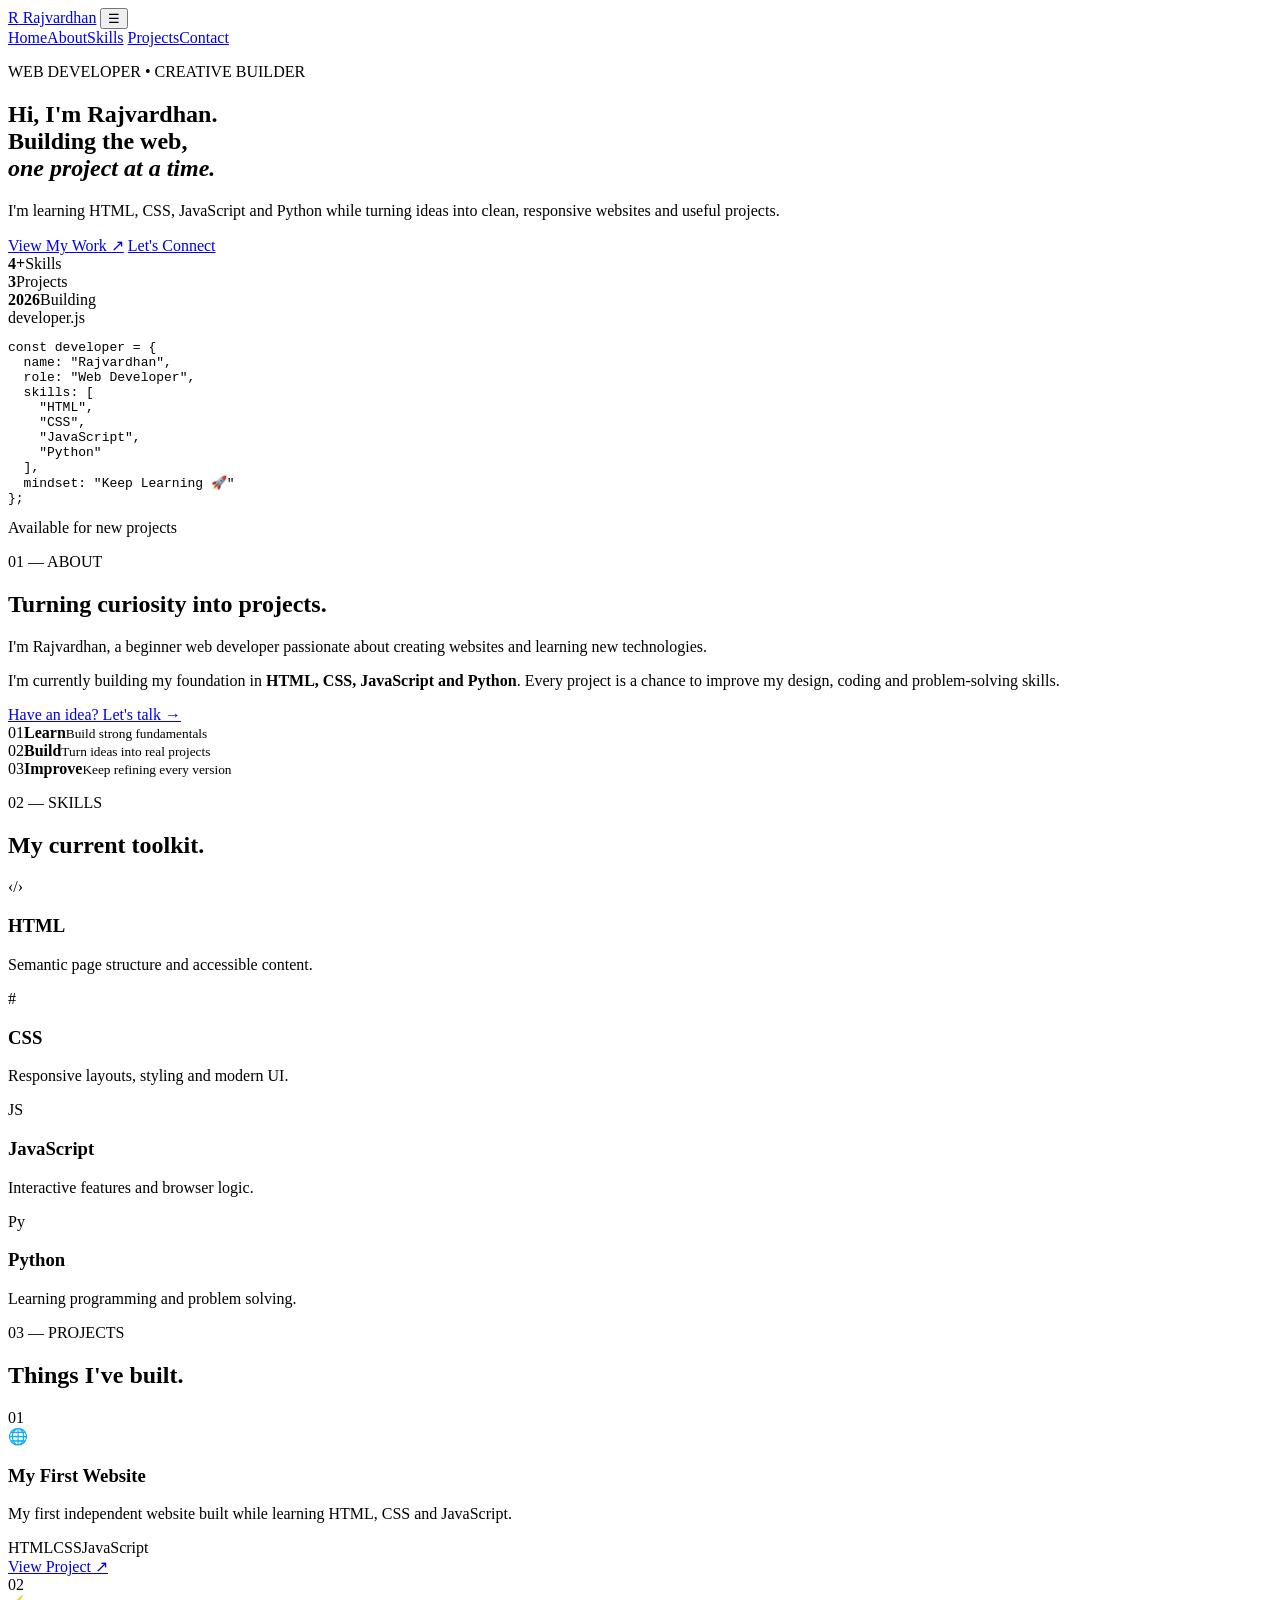
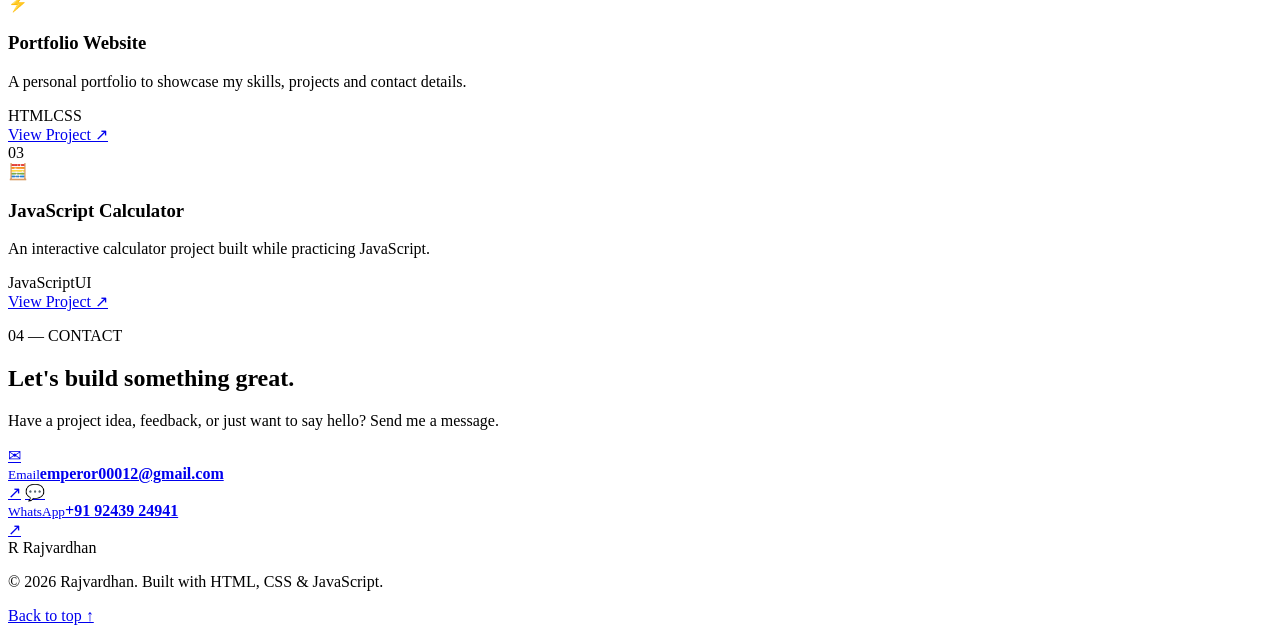
==== index.html @ 26ae115d "Add files via upload" ====
<!DOCTYPE html>
<html lang="en">
<head>
  <meta charset="UTF-8">
  <meta name="viewport" content="width=device-width, initial-scale=1.0">
  <meta name="description" content="Rajvardhan — Web Developer portfolio">
  <title>Rajvardhan | Web Developer</title>
  <link rel="preconnect" href="https://fonts.googleapis.com">
  <link rel="preconnect" href="https://fonts.gstatic.com" crossorigin>
  <link href="https://fonts.googleapis.com/css2?family=Inter:wght@400;500;600;700;800&display=swap" rel="stylesheet">
  <link rel="stylesheet" href="style.css">
</head>
<body>
  <div class="bg-glow glow-1"></div><div class="bg-glow glow-2"></div>

  <header class="navbar">
    <a class="logo" href="#home"><span>R</span> Rajvardhan</a>
    <button class="menu-btn" aria-label="Open menu">☰</button>
    <nav id="nav">
      <a href="#home">Home</a><a href="#about">About</a><a href="#skills">Skills</a>
      <a href="#projects">Projects</a><a href="#contact">Contact</a>
    </nav>
  </header>

  <main>
    <section id="home" class="hero">
      <div class="hero-copy reveal">
        <p class="eyebrow">WEB DEVELOPER • CREATIVE BUILDER</p>
        <h1>Hi, I'm <span>Rajvardhan</span>.<br>Building the web,<br><em>one project at a time.</em></h1>
        <p class="lead">I'm learning HTML, CSS, JavaScript and Python while turning ideas into clean, responsive websites and useful projects.</p>
        <div class="actions">
          <a class="btn primary" href="#projects">View My Work ↗</a>
          <a class="btn secondary" href="#contact">Let's Connect</a>
        </div>
        <div class="mini-stats"><div><b>4+</b><span>Skills</span></div><div><b>3</b><span>Projects</span></div><div><b>2026</b><span>Building</span></div></div>
      </div>
      <div class="hero-card reveal">
        <div class="code-top"><i></i><i></i><i></i><span>developer.js</span></div>
        <pre><code><span class="purple">const</span> developer = {
  name: <span class="green">"Rajvardhan"</span>,
  role: <span class="green">"Web Developer"</span>,
  skills: [
    <span class="green">"HTML"</span>,
    <span class="green">"CSS"</span>,
    <span class="green">"JavaScript"</span>,
    <span class="green">"Python"</span>
  ],
  mindset: <span class="green">"Keep Learning 🚀"</span>
};</code></pre>
        <div class="status"><span></span> Available for new projects</div>
      </div>
    </section>

    <section id="about" class="section">
      <div class="section-head reveal"><p class="eyebrow">01 — ABOUT</p><h2>Turning curiosity into <span>projects.</span></h2></div>
      <div class="about-grid">
        <div class="about-text reveal">
          <p>I'm Rajvardhan, a beginner web developer passionate about creating websites and learning new technologies.</p>
          <p>I'm currently building my foundation in <strong>HTML, CSS, JavaScript and Python</strong>. Every project is a chance to improve my design, coding and problem-solving skills.</p>
          <a class="text-link" href="#contact">Have an idea? Let's talk →</a>
        </div>
        <div class="about-panel reveal">
          <div><span>01</span><b>Learn</b><small>Build strong fundamentals</small></div>
          <div><span>02</span><b>Build</b><small>Turn ideas into real projects</small></div>
          <div><span>03</span><b>Improve</b><small>Keep refining every version</small></div>
        </div>
      </div>
    </section>

    <section id="skills" class="section">
      <div class="section-head reveal"><p class="eyebrow">02 — SKILLS</p><h2>My current <span>toolkit.</span></h2></div>
      <div class="skills-grid">
        <div class="skill reveal"><div class="skill-icon">‹/›</div><h3>HTML</h3><p>Semantic page structure and accessible content.</p><div class="bar"><span style="width:88%"></span></div></div>
        <div class="skill reveal"><div class="skill-icon">#</div><h3>CSS</h3><p>Responsive layouts, styling and modern UI.</p><div class="bar"><span style="width:82%"></span></div></div>
        <div class="skill reveal"><div class="skill-icon">JS</div><h3>JavaScript</h3><p>Interactive features and browser logic.</p><div class="bar"><span style="width:68%"></span></div></div>
        <div class="skill reveal"><div class="skill-icon">Py</div><h3>Python</h3><p>Learning programming and problem solving.</p><div class="bar"><span style="width:55%"></span></div></div>
      </div>
    </section>

    <section id="projects" class="section">
      <div class="section-head reveal"><p class="eyebrow">03 — PROJECTS</p><h2>Things I've <span>built.</span></h2></div>
      <div class="projects-grid">
        <article class="project featured reveal"><div class="project-no">01</div><div class="project-icon">🌐</div><h3>My First Website</h3><p>My first independent website built while learning HTML, CSS and JavaScript.</p><div class="tags"><span>HTML</span><span>CSS</span><span>JavaScript</span></div><a href="first-website.html">View Project ↗</a></article>
        <article class="project reveal"><div class="project-no">02</div><div class="project-icon">⚡</div><h3>Portfolio Website</h3><p>A personal portfolio to showcase my skills, projects and contact details.</p><div class="tags"><span>HTML</span><span>CSS</span></div><a href="index.html">View Project ↗</a></article>
        <article class="project reveal"><div class="project-no">03</div><div class="project-icon">🧮</div><h3>JavaScript Calculator</h3><p>An interactive calculator project built while practicing JavaScript.</p><div class="tags"><span>JavaScript</span><span>UI</span></div><a href="calculator.html">View Project ↗</a></article>
      </div>
    </section>

    <section id="contact" class="section contact-section">
      <div class="contact-box reveal">
        <div><p class="eyebrow">04 — CONTACT</p><h2>Let's build something <span>great.</span></h2><p>Have a project idea, feedback, or just want to say hello? Send me a message.</p></div>
        <div class="contact-actions">
          <a class="contact-item" href="mailto:emperor00012@gmail.com"><span>✉</span><div><small>Email</small><b>emperor00012@gmail.com</b></div>↗</a>
          <a class="contact-item" href="https://wa.me/919243924941" target="_blank" rel="noopener"><span>💬</span><div><small>WhatsApp</small><b>+91 92439 24941</b></div>↗</a>
        </div>
      </div>
    </section>
  </main>

  <footer><div class="logo"><span>R</span> Rajvardhan</div><p>© 2026 Rajvardhan. Built with HTML, CSS & JavaScript.</p><a href="#home">Back to top ↑</a></footer>
  <script src="script.js"></script>
</body>
</html>
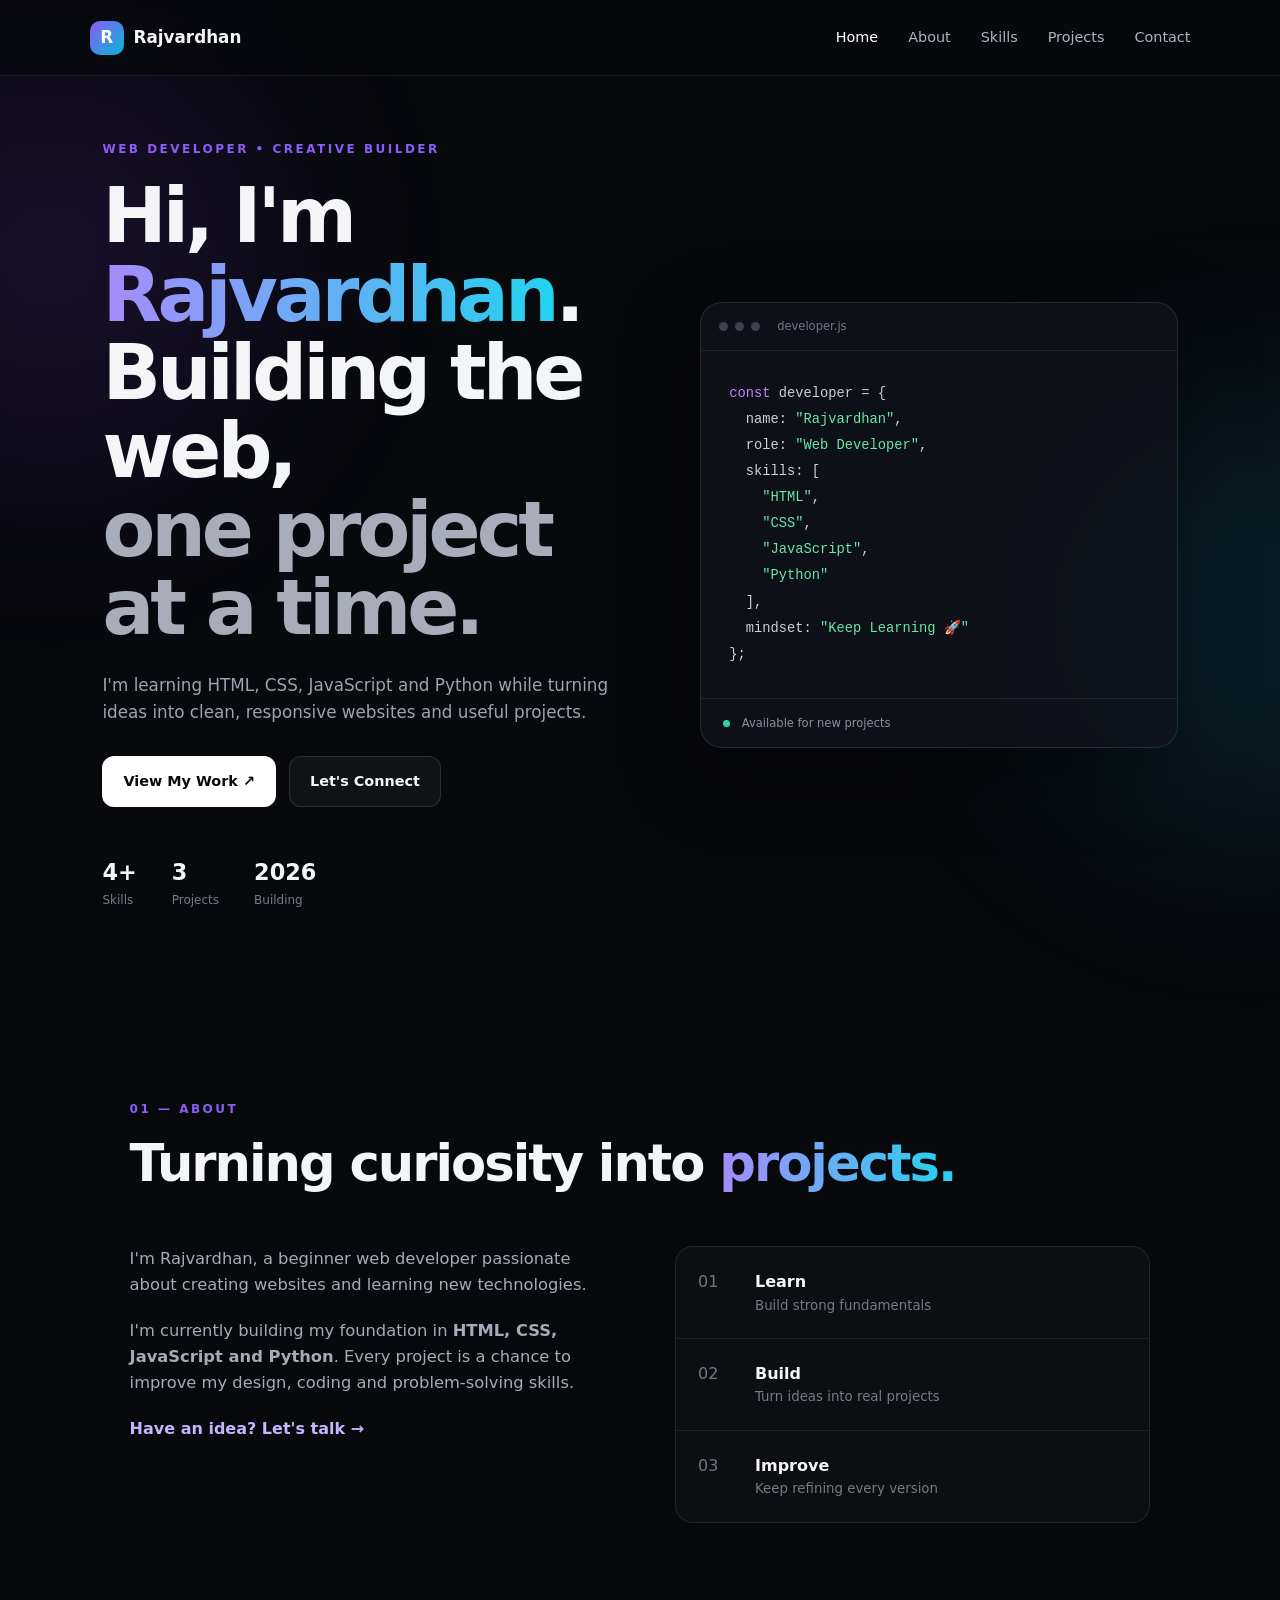
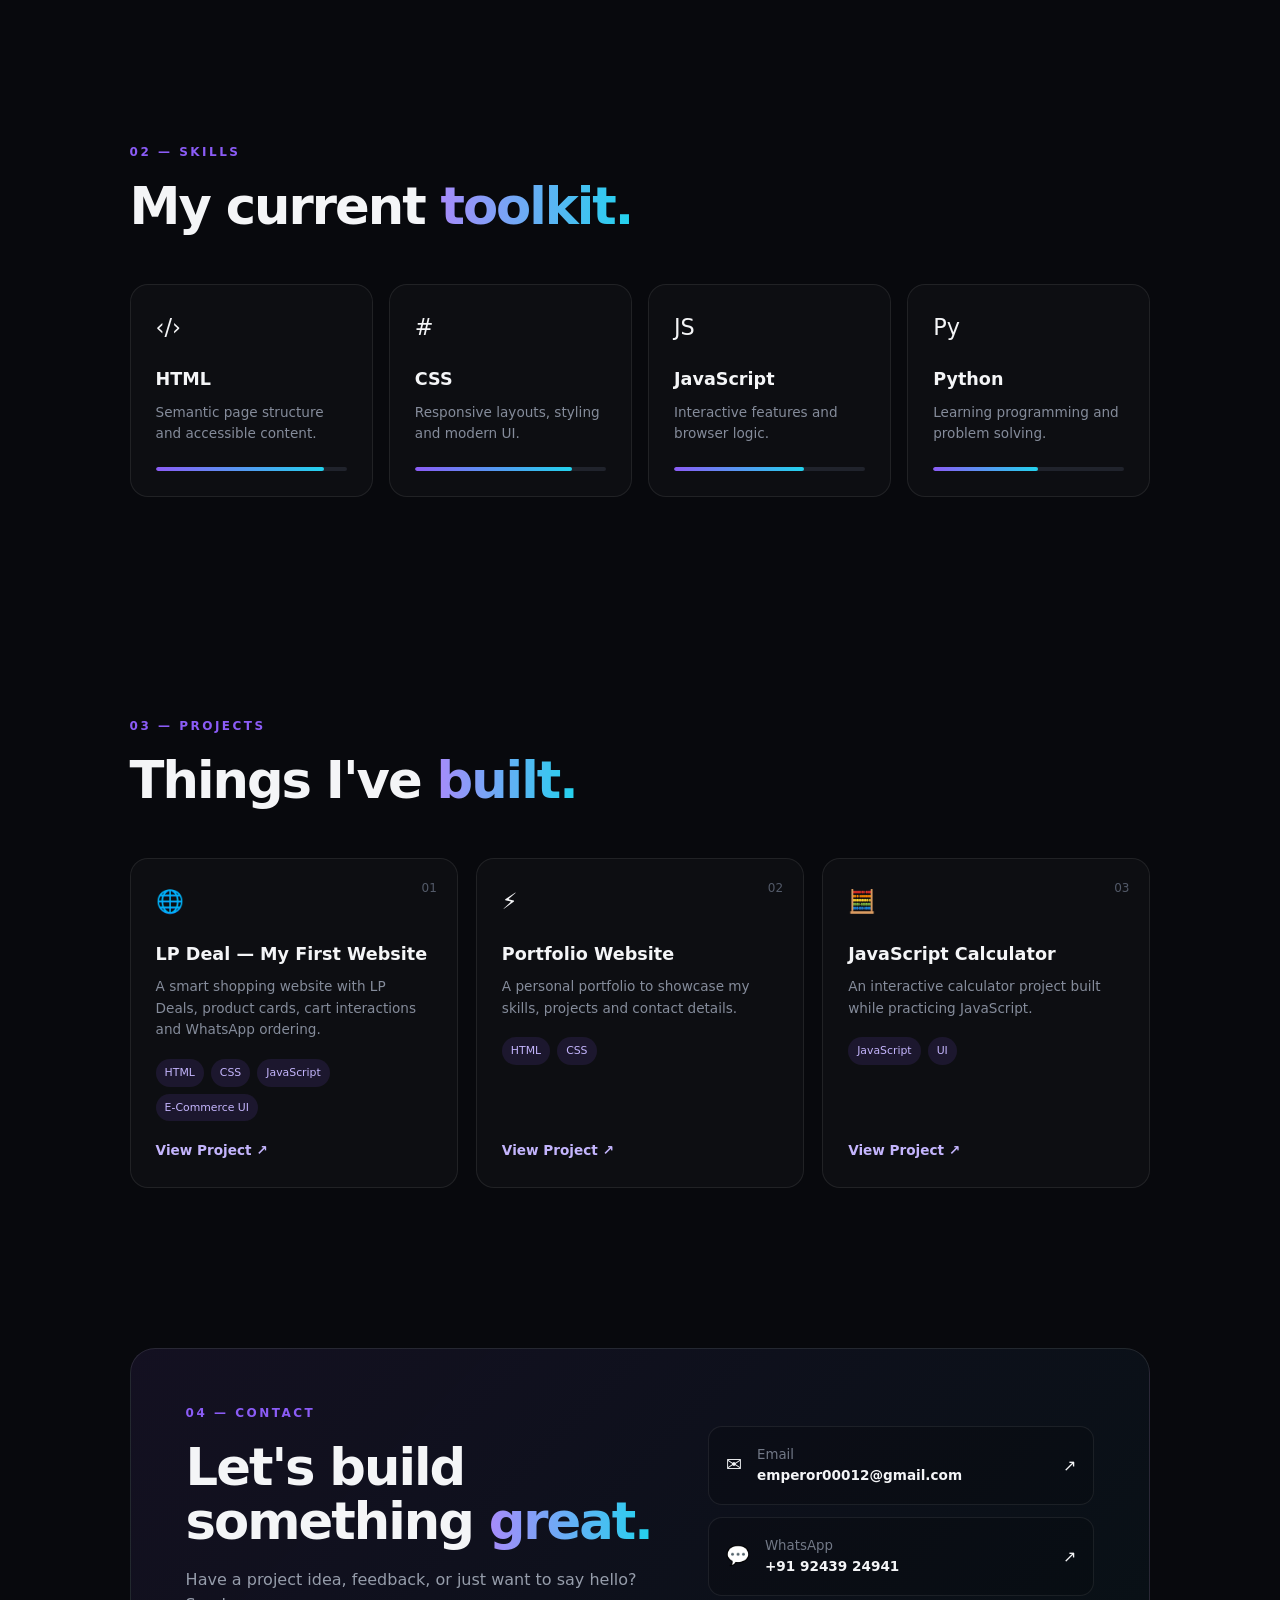
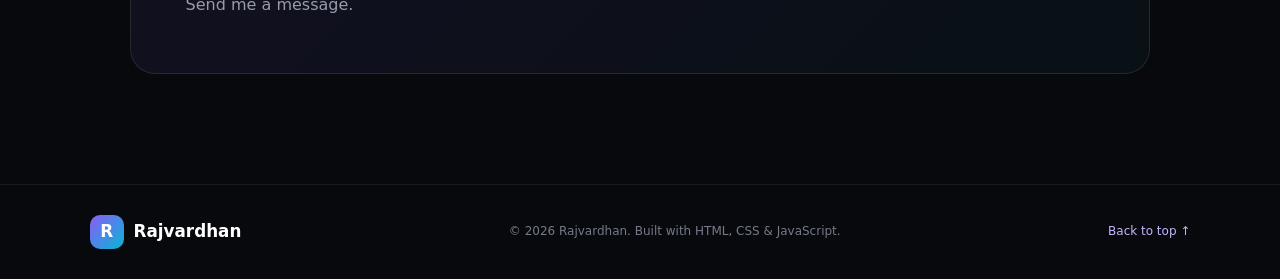
==== commit 0988a71a: "Add files via upload" ====
--- a/index.html
+++ b/index.html
@@ -80,7 +80,7 @@
     <section id="projects" class="section">
       <div class="section-head reveal"><p class="eyebrow">03 — PROJECTS</p><h2>Things I've <span>built.</span></h2></div>
       <div class="projects-grid">
-        <article class="project featured reveal"><div class="project-no">01</div><div class="project-icon">🌐</div><h3>My First Website</h3><p>My first independent website built while learning HTML, CSS and JavaScript.</p><div class="tags"><span>HTML</span><span>CSS</span><span>JavaScript</span></div><a href="first-website.html">View Project ↗</a></article>
+        <article class="project featured reveal"><div class="project-no">01</div><div class="project-icon">🌐</div><h3>LP Deal — My First Website</h3><p>A smart shopping website with LP Deals, product cards, cart interactions and WhatsApp ordering.</p><div class="tags"><span>HTML</span><span>CSS</span><span>JavaScript</span><span>E-Commerce UI</span></div><a href="first-website.html">View Project ↗</a></article>
         <article class="project reveal"><div class="project-no">02</div><div class="project-icon">⚡</div><h3>Portfolio Website</h3><p>A personal portfolio to showcase my skills, projects and contact details.</p><div class="tags"><span>HTML</span><span>CSS</span></div><a href="index.html">View Project ↗</a></article>
         <article class="project reveal"><div class="project-no">03</div><div class="project-icon">🧮</div><h3>JavaScript Calculator</h3><p>An interactive calculator project built while practicing JavaScript.</p><div class="tags"><span>JavaScript</span><span>UI</span></div><a href="calculator.html">View Project ↗</a></article>
       </div>
--- a/style.css
+++ b/style.css
@@ -0,0 +1 @@
+*{box-sizing:border-box;margin:0;padding:0}html{scroll-behavior:smooth}body{font-family:Inter,system-ui,sans-serif;background:#08090d;color:#f4f5f7;line-height:1.6;overflow-x:hidden}a{color:inherit;text-decoration:none}.bg-glow{position:fixed;width:420px;height:420px;border-radius:50%;filter:blur(110px);opacity:.14;pointer-events:none;z-index:-1}.glow-1{background:#7c3aed;top:5%;left:-160px}.glow-2{background:#06b6d4;right:-180px;top:45%}.navbar{position:fixed;top:0;left:0;right:0;height:76px;display:flex;align-items:center;justify-content:space-between;padding:0 7%;background:rgba(8,9,13,.72);backdrop-filter:blur(18px);border-bottom:1px solid rgba(255,255,255,.07);z-index:20}.logo{font-weight:800;display:flex;align-items:center;gap:10px;font-size:1.05rem}.logo span{display:grid;place-items:center;width:34px;height:34px;border-radius:10px;background:linear-gradient(135deg,#8b5cf6,#06b6d4);color:#fff}.navbar nav{display:flex;gap:30px}.navbar nav a{font-size:.9rem;color:#aeb3c0;transition:.25s}.navbar nav a:hover{color:#fff}.menu-btn{display:none;background:none;border:0;color:white;font-size:25px}.hero{min-height:100vh;display:grid;grid-template-columns:1.05fr .95fr;gap:70px;align-items:center;padding:140px 8% 80px;max-width:1400px;margin:auto}.eyebrow{font-size:.75rem;letter-spacing:2.5px;color:#8b5cf6;font-weight:800;margin-bottom:18px}.hero h1{font-size:clamp(3rem,6vw,5.8rem);line-height:1.02;letter-spacing:-4px}.hero h1 span,.section h2 span{background:linear-gradient(90deg,#a78bfa,#22d3ee);-webkit-background-clip:text;color:transparent}.hero h1 em{font-style:normal;color:#a8adb9}.lead{color:#9da3b2;max-width:650px;font-size:1.05rem;margin:25px 0 30px}.actions{display:flex;gap:13px;flex-wrap:wrap}.btn{padding:13px 20px;border-radius:12px;font-weight:700;font-size:.9rem;border:1px solid rgba(255,255,255,.12);transition:.25s}.primary{background:#fff;color:#090a0f}.secondary{background:rgba(255,255,255,.04)}.btn:hover{transform:translateY(-3px)}.mini-stats{display:flex;gap:35px;margin-top:48px}.mini-stats div{display:flex;flex-direction:column}.mini-stats b{font-size:1.4rem}.mini-stats span{font-size:.75rem;color:#747b8b}.hero-card{background:rgba(16,18,26,.85);border:1px solid rgba(255,255,255,.1);border-radius:22px;box-shadow:0 25px 80px rgba(0,0,0,.35);overflow:hidden;transform:rotate(1.2deg);transition:.4s}.hero-card:hover{transform:rotate(0) translateY(-5px)}.code-top{height:48px;border-bottom:1px solid rgba(255,255,255,.08);display:flex;align-items:center;gap:7px;padding:0 18px;color:#707786;font-size:.72rem}.code-top i{width:9px;height:9px;border-radius:50%;background:#3c404c}.code-top span{margin-left:10px}.hero-card pre{padding:30px 28px;overflow:auto;color:#cbd0da;font-size:.86rem;line-height:1.9}.purple{color:#c084fc}.green{color:#67e8a5}.status{border-top:1px solid rgba(255,255,255,.08);padding:15px 22px;color:#89919f;font-size:.72rem}.status span{display:inline-block;width:7px;height:7px;background:#34d399;border-radius:50%;margin-right:8px}.section{max-width:1200px;margin:auto;padding:110px 7%}.section-head h2{font-size:clamp(2.2rem,4vw,3.8rem);line-height:1.05;letter-spacing:-2px}.about-grid{display:grid;grid-template-columns:1fr 1fr;gap:70px;margin-top:55px}.about-text p{color:#a5abb8;margin-bottom:20px;font-size:1.02rem}.text-link{font-weight:700;color:#c4b5fd}.about-panel{border:1px solid rgba(255,255,255,.09);border-radius:18px;background:rgba(255,255,255,.025)}.about-panel div{padding:22px;display:grid;grid-template-columns:45px 1fr;column-gap:12px;border-bottom:1px solid rgba(255,255,255,.07)}.about-panel div:last-child{border:0}.about-panel span{grid-row:span 2;color:#6f7684}.about-panel b{font-size:1rem}.about-panel small{color:#747b89}.skills-grid{display:grid;grid-template-columns:repeat(4,1fr);gap:16px;margin-top:50px}.skill,.project{background:rgba(255,255,255,.025);border:1px solid rgba(255,255,255,.08);border-radius:18px;padding:25px;transition:.3s}.skill:hover,.project:hover{transform:translateY(-7px);border-color:rgba(139,92,246,.4);background:rgba(255,255,255,.04)}.skill-icon,.project-icon{font-size:1.4rem;margin-bottom:20px}.skill h3,.project h3{font-size:1.1rem;margin-bottom:8px}.skill p,.project p{font-size:.85rem;color:#858c9b}.bar{height:4px;background:#20232c;border-radius:10px;margin-top:22px;overflow:hidden}.bar span{height:100%;display:block;background:linear-gradient(90deg,#8b5cf6,#22d3ee);border-radius:10px}.projects-grid{display:grid;grid-template-columns:repeat(3,1fr);gap:18px;margin-top:50px}.project{position:relative;min-height:330px;display:flex;flex-direction:column}.project-no{position:absolute;right:20px;top:20px;color:#535a69;font-size:.75rem}.project a{margin-top:auto;color:#c4b5fd;font-weight:700;font-size:.85rem}.tags{display:flex;gap:7px;flex-wrap:wrap;margin:18px 0}.tags span{font-size:.68rem;padding:5px 9px;border-radius:20px;background:rgba(139,92,246,.12);color:#c4b5fd}.contact-section{padding-top:50px}.contact-box{display:grid;grid-template-columns:1.1fr .9fr;gap:50px;padding:55px;border:1px solid rgba(255,255,255,.1);border-radius:25px;background:linear-gradient(135deg,rgba(139,92,246,.09),rgba(34,211,238,.04))}.contact-box h2{font-size:clamp(2.2rem,4vw,3.7rem);line-height:1.05;letter-spacing:-2px}.contact-box p:not(.eyebrow){color:#969dab;margin-top:18px}.contact-actions{display:flex;flex-direction:column;gap:12px;justify-content:center}.contact-item{display:flex;align-items:center;gap:15px;padding:17px;border:1px solid rgba(255,255,255,.08);border-radius:14px;background:rgba(0,0,0,.16)}.contact-item>span{font-size:1.2rem}.contact-item div{display:flex;flex-direction:column;flex:1}.contact-item small{color:#727987}.contact-item b{font-size:.85rem;word-break:break-word}footer{border-top:1px solid rgba(255,255,255,.07);padding:30px 7%;display:flex;justify-content:space-between;align-items:center;gap:20px;color:#747b88;font-size:.75rem}footer .logo{color:#fff}footer>a{color:#c4b5fd}.reveal{opacity:0;transform:translateY(20px);transition:opacity .7s ease,transform .7s ease}.reveal.show{opacity:1;transform:none}@media(max-width:850px){.navbar{padding:0 5%}.menu-btn{display:block}.navbar nav{position:absolute;top:76px;left:0;right:0;display:none;flex-direction:column;padding:20px 7%;background:#0b0c11;border-bottom:1px solid rgba(255,255,255,.08)}.navbar nav.open{display:flex}.hero{grid-template-columns:1fr;padding:120px 7% 70px;gap:50px}.hero-card{transform:none}.about-grid,.contact-box{grid-template-columns:1fr;gap:35px}.skills-grid{grid-template-columns:1fr 1fr}.projects-grid{grid-template-columns:1fr}.section{padding:80px 7%}}@media(max-width:520px){.hero h1{font-size:3rem;letter-spacing:-2px}.skills-grid{grid-template-columns:1fr}.mini-stats{gap:20px}.contact-box{padding:30px 22px}footer{flex-direction:column;align-items:flex-start}}
